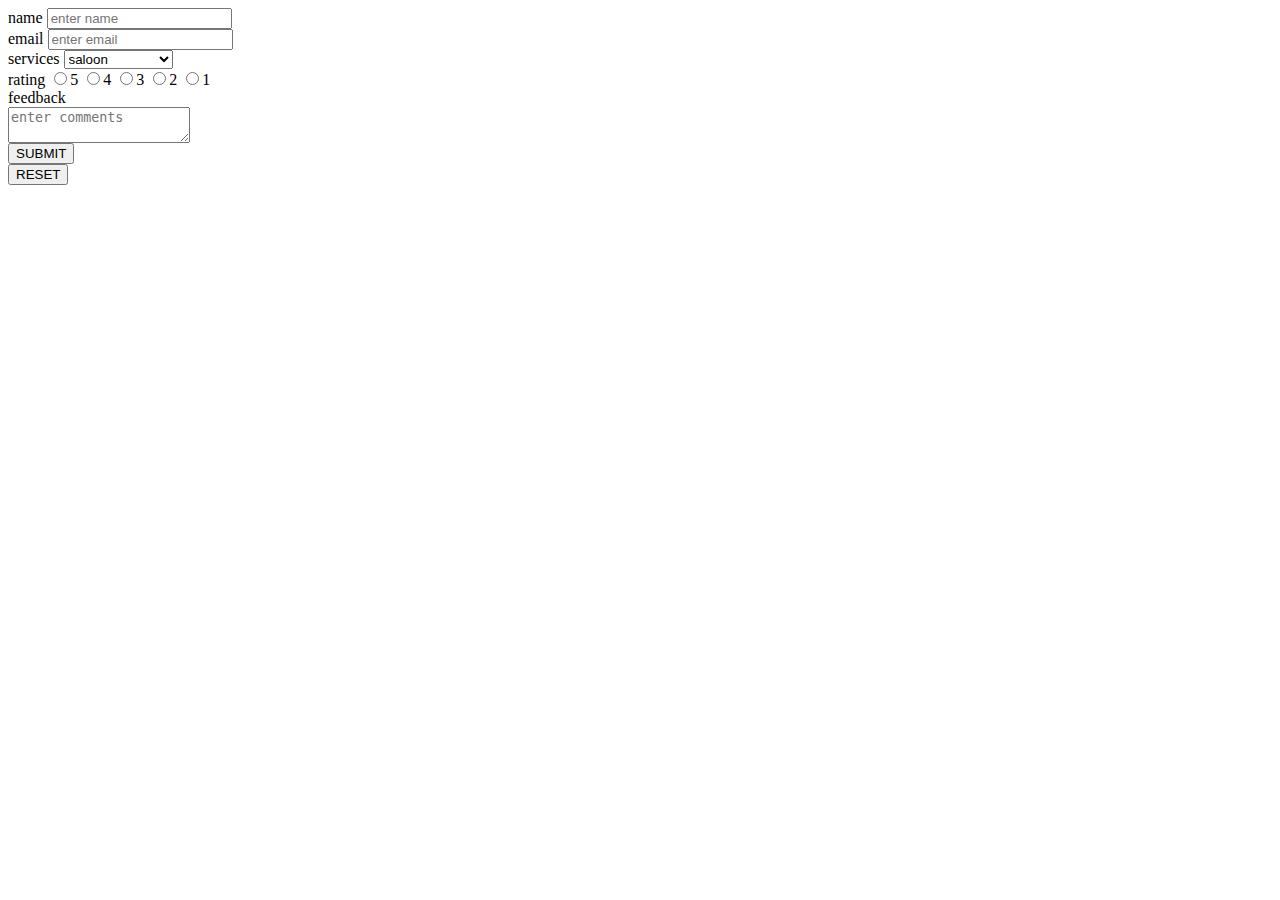
==== index.html @ 905594f3 "html day1" ====
<!-- <html lang="en">
<head>
    <meta charset="UTF-8">
    <meta name="viewport" content="width=device-width, initial-scale=1.0">
    <title>HTML DAY 1</title>
</head>
<body background="[data-uri]">
    <H1>WELCOME TO HTML day 1 </H1>
    <h2> heading</h2>
    <h3>heading</h3>
    <h6>heading</h6>
    <p>Lorem ipsum dolor sit, ame
        Lorem ipsum dolor sit amet. 
        Lorem, ipsum dolor sit amet consectetur adipisicing elit. Suscipit delectus voluptates temporibus sunt deserunt ad, consequatur atque cumque maiores. Consequuntur, possimus dolorum, iure quod, cumque totam reiciendis iste necessitatibus natus libero dolorem asperiores odit voluptatum culpa doloribus incidunt? Sunt assumenda nisi quasi eius placeat quidem illum provident maxime culpa velit! </p>
<p>Lorem ipsum dolor sit amet, <b>consectetur adipisicing elit.</b> Nisi blanditiis <i>laboriosam deserunt </i>similique <strong>est eligendi possimus sed</strong> reprehenderit nihil ,<mark>libero, dolorem </mark>cupiditate. Reprehenderit <u>debitis totam a </u>eligendi, <s>sit consequuntur perspiciatis </s>quo itaque iure dignissimos, <del>officia maxime voluptates</del> laborum non iusto dolore. <br> Molestiae qui ipsa amet cumque minima? Repellat accusamus dolore, odio cum sequi quibusdam est distinctio? Odit sunt, modi tempore reiciendis, natus amet maxime ratione nam iure ducimus voluptate? Error expedita est voluptatem officiis sapiente asperiores fuga odio sit fugiat totam placeat ut distinctio quas quaerat iusto, maiores at esse provident adipisci neque officia architecto omnis doloremque eveniet? Dolore?</p>
<hr>
log<sub>10</sub>10 = 1 <br>
10<sup>2</sup> = 100

<!-- <p>
    <!-- // for use COMMENTS or TO FREEZE ANY CODE USE CTRL + /  to reverse repeat <br> -->
<!-- Lorem ipsum dolor sit amet consectetur adipisicing elit. Tempora magni recusandae, facere eligendi deleniti reiciendis? Corporis sequi totam doloremque beatae debitis ratione deleniti illum praesentium libero tenetur, iure magnam dicta nemo incidunt aspernatur officia facilis, cupiditate ipsa nobis doloribus. Tempora.</p>
<!-- absolute URL for outside sites -->
<!-- <a href="https://www.zenclass.in/class" target="_blank">zenclass</a> --> 
<!-- Relative URL for inside  -->
<!-- <a href="./page2.html" style="color: brown;">NEXT PAGE</a> <br> -->

<!-- FOR IMAGES -->
 <!-- <IMG src="[data-uri]"></
    
    
    IMG>
<A href="https://www.zenclass.in/class" target="_blank"><IMG src="earth.jfif" width="200PX" height="200PX"></IMG></A>
<BR>
<!--  If broken img we can add a comment -->
<!-- <IMG src="earth.jfift" alt="earth"></IMG></A> --> 

<!-- <DIV>
    <!-- Lorem ipsum dolor sit amet consectetur adipisicing elit. Maxime quisquam repellendus in magnam? Quae praesentium, in adipisci cum molestias sint, incidunt modi ipsa maiores perspiciatis nemo saepe animi quaerat eaque. Nisi accusantium provident esse sit excep -->

<!-- </DIV>
<DIV>Lorem ipsum dolor, sit amet consectetur adipisicing elit. Odit sint debitis aliquam, provident libero quisquam sapiente adipisci! Non at magni laudantium, explicabo labore rem illum consectetur reiciendis, incidunt, iusto harum!</DIV>
<HR>
    <SPAN>Lorem ipsum dolor sit amet.</SPAN>
<SPAN>Lorem ipsum dolor sit.</SPAN>

<DIV>LIST OF TOPICS</DIV>
<UL style="list-style:square;">
    <LI>HTML</LI>
    <LI>CSS</LI>
    <LI>JAVA</LI>

</UL>

<DIV>TOPICS COVERED</DIV> -->
<!-- <OL> <LI>HTML</LI>
<LI>CSS</LI>
</OL>

<table > <style>

    table, th, td {

      border:1px solid black;

      border-collapse: collapse;

      text-align: center;

    } -->

<!-- </style>
    <thead>
        <tr>
            <th>name</th>
            <th>email</th>
            <th>mobile</th>
            <th>country</th>
            <th>flag</th>
        </tr>
    </thead>
    <tbody>
        <tr>
            <td>venkat</td>
            <td>venkat13@gmail.com</td>
            <td>987654321</td>
            <td>india</td> -->
            <!-- <td><img src="[data-uri]" width="100px"height="100px"></td>
        </tr>
        <tr>
            <td>venkat</td>
            <td>venkat13@gmail.com</td>
            <td>987654321</td>
            <td>india</td>
            <td><img src="[data-uri]" width="100px"height="100px"></td>
        </tr>

    </tbody>
</table> --> 

<form action="./page2.html">
<div>
    <label for="name">name</label>
    <input type="text"placeholder="enter name" id="name" name="name">
    
</div> 
<div>
    <label for="email">email</label>
    <input type="text"placeholder="enter email" id="email" name="email ID">
    
</div>
<div>
    <label for="services">services</label>
    <select name="services" id="services">
        <option value="House keeping">house keeping</option>
        <option value="car wash">car wash</option>
        <option value="saloon" selected>saloon</option>
    </select>

    <div>
        <label for="rating">rating</label>
        <input type="radio"id="rating5" name="rating" value="rating"><label>5</label>
        <input type="radio"id="rating5" name="rating" value="rating"><label>4</label>
        <input type="radio"id="rating5" name="rating" value="rating"><label>3</label>
        <input type="radio"id="rating5" name="rating" value="rating"><label>2</label>
        <input type="radio"id="rating5" name="rating" value="rating"><label>1</label>
    </div>

    <div><label for="feedback">feedback</label></div>
    <div><textarea name="feedback"placeholder="enter comments" id="feedback"></textarea></div>
    <div>
        <button type="submit">SUBMIT</button>

    </div>
    <DIV><BUTTON type="reset">RESET</BUTTON></DIV>

</form>













</body>


</html>
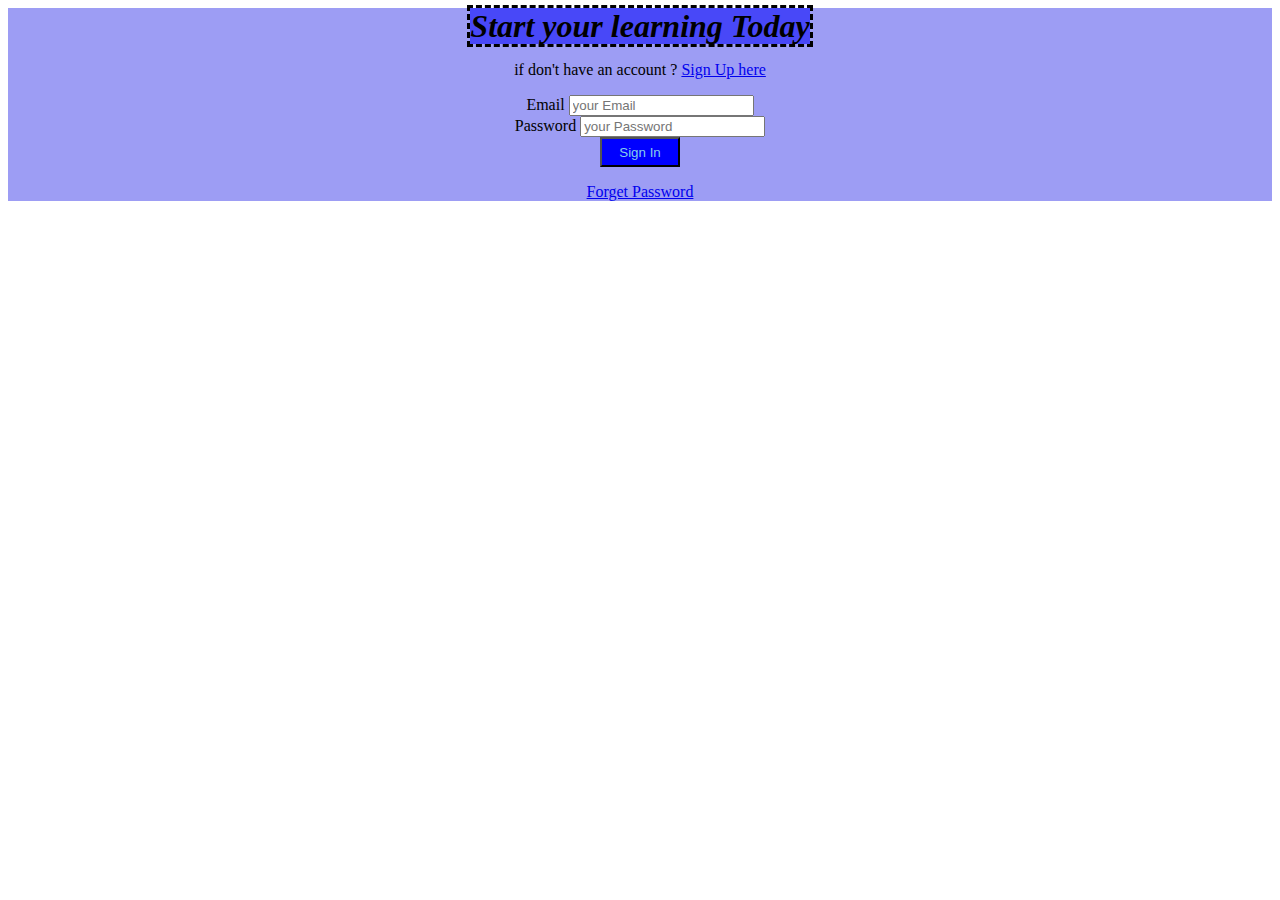
==== commit 389016d5: "html day 2" ====
--- a/index.html
+++ b/index.html
@@ -1,154 +1,90 @@
-<!-- <html lang="en">
+<html lang="en">
 <head>
     <meta charset="UTF-8">
     <meta name="viewport" content="width=device-width, initial-scale=1.0">
-    <title>HTML DAY 1</title>
+    <title>CSS Day 1</title>
+     <style>
+        /* * {
+            background-color: chartreuse;
+        }
+       ol {background-color: chocolate;} 
+        ol li { color: blue;}
+       .selectorClass {
+        background-color:orange !important;
+       }
+       .selectorID {
+        background-color:red;
+       }
+       .heading {
+        display: inline;
+        background-color: pink;
+       } */
+         
+    
+         </style>
+
+   
+     
+    <link rel="stylesheet" href="./index.css">
 </head>
-<body background="[data-uri]">
-    <H1>WELCOME TO HTML day 1 </H1>
-    <h2> heading</h2>
-    <h3>heading</h3>
-    <h6>heading</h6>
-    <p>Lorem ipsum dolor sit, ame
-        Lorem ipsum dolor sit amet. 
-        Lorem, ipsum dolor sit amet consectetur adipisicing elit. Suscipit delectus voluptates temporibus sunt deserunt ad, consequatur atque cumque maiores. Consequuntur, possimus dolorum, iure quod, cumque totam reiciendis iste necessitatibus natus libero dolorem asperiores odit voluptatum culpa doloribus incidunt? Sunt assumenda nisi quasi eius placeat quidem illum provident maxime culpa velit! </p>
-<p>Lorem ipsum dolor sit amet, <b>consectetur adipisicing elit.</b> Nisi blanditiis <i>laboriosam deserunt </i>similique <strong>est eligendi possimus sed</strong> reprehenderit nihil ,<mark>libero, dolorem </mark>cupiditate. Reprehenderit <u>debitis totam a </u>eligendi, <s>sit consequuntur perspiciatis </s>quo itaque iure dignissimos, <del>officia maxime voluptates</del> laborum non iusto dolore. <br> Molestiae qui ipsa amet cumque minima? Repellat accusamus dolore, odio cum sequi quibusdam est distinctio? Odit sunt, modi tempore reiciendis, natus amet maxime ratione nam iure ducimus voluptate? Error expedita est voluptatem officiis sapiente asperiores fuga odio sit fugiat totam placeat ut distinctio quas quaerat iusto, maiores at esse provident adipisci neque officia architecto omnis doloremque eveniet? Dolore?</p>
-<hr>
-log<sub>10</sub>10 = 1 <br>
-10<sup>2</sup> = 100
+<body>
+    <!-- <h1 style = "background-color: aquamarine;color: blue;">CSS - cascaded style sheets</h1>
+    <p>hello</p>
+    <ol>
+    <li>inline CSS</li>
+    <LI>INTERNAL CSS</LI>
+    <li>EXTERNAL CSS</li>
+    </ol>
+ <h2>EXTERNAL CSS</h2>
 
-<!-- <p>
-    <!-- // for use COMMENTS or TO FREEZE ANY CODE USE CTRL + /  to reverse repeat <br> -->
-<!-- Lorem ipsum dolor sit amet consectetur adipisicing elit. Tempora magni recusandae, facere eligendi deleniti reiciendis? Corporis sequi totam doloremque beatae debitis ratione deleniti illum praesentium libero tenetur, iure magnam dicta nemo incidunt aspernatur officia facilis, cupiditate ipsa nobis doloribus. Tempora.</p>
-<!-- absolute URL for outside sites -->
-<!-- <a href="https://www.zenclass.in/class" target="_blank">zenclass</a> --> 
-<!-- Relative URL for inside  -->
-<!-- <a href="./page2.html" style="color: brown;">NEXT PAGE</a> <br> -->
+ <p>CSS selectors , Example for tag name </p>
+ <ol>
+    <li>ID (#)</li>
+    <li>class name (.)</li>
+    <li>tag name </li>
+    <li>universal selector (*)</li>
+ </ol>
+ <p>Example for class </p>
+ <ol class="selectorClass">
+    <li>ID (#)</li>
+    <li>class name (.)</li>
+    <li>tag name </li>
+    <li>universal selector (*)</li>
+ </ol>
+ <p>Example for ID </p>
+ <ol ID="selectorID">
+    <li>ID (#)</li>
+    <li>class name (.)</li>
+    <li>tag name </li>
+    <li>universal selector (*)</li>
+ </ol>
+ <p>If 2 selctors are there means it will always take the strong one. here in order wise  </p>
+ <ol ID="selectorID"; class="selectorClass">
+    <li> 1.ID (#)</li>
+    <li> 2.class name (.)</li>
+    <li> 3.tag name </li>
+    <li> 4.universal selector (*)</li>
+    </ol>
+    ( Universal selector is covers the whole thing/page) <br>
+    ( !important key is used when we need overide the precedence (order wise) above Ex. Both is there but ID is the strong one , if we key !important in class it ill apply the class's style )
+  <br> 
+  
+  <h3 class="heading">welcome</h3>  -->
 
-<!-- FOR IMAGES -->
- <!-- <IMG src="[data-uri]"></
-    
-    
-    IMG>
-<A href="https://www.zenclass.in/class" target="_blank"><IMG src="earth.jfif" width="200PX" height="200PX"></IMG></A>
-<BR>
-<!--  If broken img we can add a comment -->
-<!-- <IMG src="earth.jfift" alt="earth"></IMG></A> --> 
+  <div class="wrapper" align = "center">
+   
+ <h1> Start your learning Today</h1>
+ <p>if don't have an account ?  <a href="./next.html">Sign Up here</a> </p>
 
-<!-- <DIV>
-    <!-- Lorem ipsum dolor sit amet consectetur adipisicing elit. Maxime quisquam repellendus in magnam? Quae praesentium, in adipisci cum molestias sint, incidunt modi ipsa maiores perspiciatis nemo saepe animi quaerat eaque. Nisi accusantium provident esse sit excep -->
-
-<!-- </DIV>
-<DIV>Lorem ipsum dolor, sit amet consectetur adipisicing elit. Odit sint debitis aliquam, provident libero quisquam sapiente adipisci! Non at magni laudantium, explicabo labore rem illum consectetur reiciendis, incidunt, iusto harum!</DIV>
-<HR>
-    <SPAN>Lorem ipsum dolor sit amet.</SPAN>
-<SPAN>Lorem ipsum dolor sit.</SPAN>
-
-<DIV>LIST OF TOPICS</DIV>
-<UL style="list-style:square;">
-    <LI>HTML</LI>
-    <LI>CSS</LI>
-    <LI>JAVA</LI>
-
-</UL>
-
-<DIV>TOPICS COVERED</DIV> -->
-<!-- <OL> <LI>HTML</LI>
-<LI>CSS</LI>
-</OL>
-
-<table > <style>
-
-    table, th, td {
-
-      border:1px solid black;
-
-      border-collapse: collapse;
-
-      text-align: center;
-
-    } -->
-
-<!-- </style>
-    <thead>
-        <tr>
-            <th>name</th>
-            <th>email</th>
-            <th>mobile</th>
-            <th>country</th>
-            <th>flag</th>
-        </tr>
-    </thead>
-    <tbody>
-        <tr>
-            <td>venkat</td>
-            <td>venkat13@gmail.com</td>
-            <td>987654321</td>
-            <td>india</td> -->
-            <!-- <td><img src="[data-uri]" width="100px"height="100px"></td>
-        </tr>
-        <tr>
-            <td>venkat</td>
-            <td>venkat13@gmail.com</td>
-            <td>987654321</td>
-            <td>india</td>
-            <td><img src="[data-uri]" width="100px"height="100px"></td>
-        </tr>
-
-    </tbody>
-</table> --> 
-
-<form action="./page2.html">
-<div>
-    <label for="name">name</label>
-    <input type="text"placeholder="enter name" id="name" name="name">
-    
-</div> 
-<div>
-    <label for="email">email</label>
-    <input type="text"placeholder="enter email" id="email" name="email ID">
-    
+   <form >
+      <label>Email</label>
+      <input type="text" placeholder = "your Email"> <br>
+      <label>Password</label>
+      <input type="text" placeholder = "your Password"> <br>
+      <button>Sign In</button> <br>
+      <p><a href="./next.html">Forget Password</a></p>
+      
+   </form>
 </div>
-<div>
-    <label for="services">services</label>
-    <select name="services" id="services">
-        <option value="House keeping">house keeping</option>
-        <option value="car wash">car wash</option>
-        <option value="saloon" selected>saloon</option>
-    </select>
-
-    <div>
-        <label for="rating">rating</label>
-        <input type="radio"id="rating5" name="rating" value="rating"><label>5</label>
-        <input type="radio"id="rating5" name="rating" value="rating"><label>4</label>
-        <input type="radio"id="rating5" name="rating" value="rating"><label>3</label>
-        <input type="radio"id="rating5" name="rating" value="rating"><label>2</label>
-        <input type="radio"id="rating5" name="rating" value="rating"><label>1</label>
-    </div>
-
-    <div><label for="feedback">feedback</label></div>
-    <div><textarea name="feedback"placeholder="enter comments" id="feedback"></textarea></div>
-    <div>
-        <button type="submit">SUBMIT</button>
-
-    </div>
-    <DIV><BUTTON type="reset">RESET</BUTTON></DIV>
-
-</form>
-
-
-
-
-
-
-
-
-
-
-
-
-
 </body>
-
-
 </html>--- a/index.css
+++ b/index.css
@@ -0,0 +1,29 @@
+h2 {
+    border: 2px solid blue
+}
+
+.wrapper {
+    background-color: rgb(157, 157, 244);
+    
+}
+.wrapper h1 {
+    background-color: rgb(72, 72, 248);
+    display: inline;
+    font-style: italic;
+    outline-style: dashed;
+}
+button {
+    color: skyblue;   
+    width: 80px; 
+    height: 30px;
+    background-color: blue;
+}
+a:active {
+    color: red !important;
+}
+a:visited {
+    color: chocolate;
+}
+a:hover {
+    color: orange;
+}
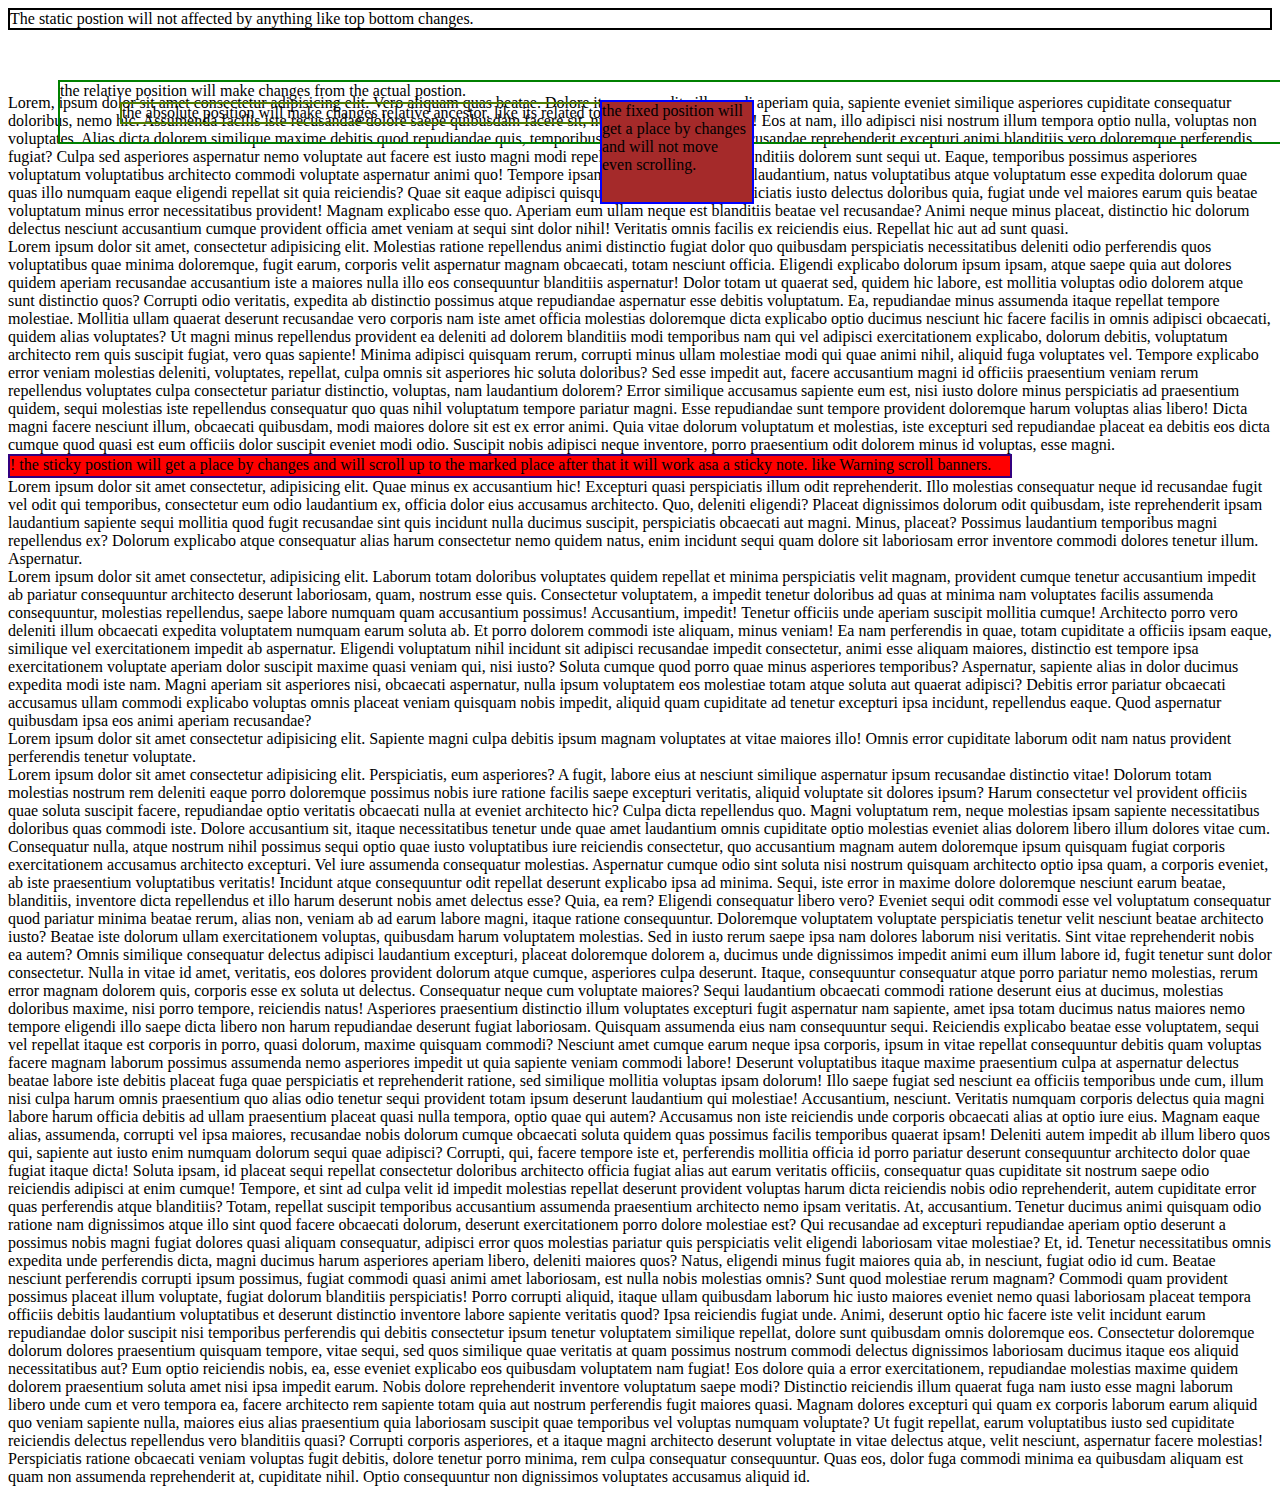
==== commit 9e86d4a4: "CSS DAY 1" ====
--- a/index.html
+++ b/index.html
@@ -3,88 +3,54 @@
     <meta charset="UTF-8">
     <meta name="viewport" content="width=device-width, initial-scale=1.0">
     <title>CSS Day 1</title>
-     <style>
-        /* * {
-            background-color: chartreuse;
-        }
-       ol {background-color: chocolate;} 
-        ol li { color: blue;}
-       .selectorClass {
-        background-color:orange !important;
-       }
-       .selectorID {
-        background-color:red;
-       }
-       .heading {
-        display: inline;
-        background-color: pink;
-       } */
-         
-    
-         </style>
-
-   
-     
     <link rel="stylesheet" href="./index.css">
 </head>
 <body>
-    <!-- <h1 style = "background-color: aquamarine;color: blue;">CSS - cascaded style sheets</h1>
-    <p>hello</p>
-    <ol>
-    <li>inline CSS</li>
-    <LI>INTERNAL CSS</LI>
-    <li>EXTERNAL CSS</li>
-    </ol>
- <h2>EXTERNAL CSS</h2>
+    <!-- <div>
+        <p class="box">Lorem ipsum dolor sit amet consectetur, adipisicing elit. Qui facilis quis odio velit consequuntur error consectetur illum natus sit earum consequatur obcaecati modi laudantium, ab numquam? Non, assumenda maxime fuga tenetur eius quas corporis. Officia, non laudantium at architecto sapiente quas ducimus! Adipisci, enim laborum vitae in nesciunt accusantium quaerat.</p>
+    </div>
+    <div class="parent">
+       <div class="child" style="flex-grow: 2;">
+        1
+       </div>
+       <div class="child" style="flex-grow: 2;">
+        2
+       </div>
+       <div class="child" style="flex-grow: 3 ;">
+        3
+       </div>
+       <div class="child" style="flex-grow: 2;">
+        4
+       </div>
+       <div class="child" style="flex-grow: 2;">
+        5
+       </div>
+        
+    </div> -->
 
- <p>CSS selectors , Example for tag name </p>
- <ol>
-    <li>ID (#)</li>
-    <li>class name (.)</li>
-    <li>tag name </li>
-    <li>universal selector (*)</li>
- </ol>
- <p>Example for class </p>
- <ol class="selectorClass">
-    <li>ID (#)</li>
-    <li>class name (.)</li>
-    <li>tag name </li>
-    <li>universal selector (*)</li>
- </ol>
- <p>Example for ID </p>
- <ol ID="selectorID">
-    <li>ID (#)</li>
-    <li>class name (.)</li>
-    <li>tag name </li>
-    <li>universal selector (*)</li>
- </ol>
- <p>If 2 selctors are there means it will always take the strong one. here in order wise  </p>
- <ol ID="selectorID"; class="selectorClass">
-    <li> 1.ID (#)</li>
-    <li> 2.class name (.)</li>
-    <li> 3.tag name </li>
-    <li> 4.universal selector (*)</li>
-    </ol>
-    ( Universal selector is covers the whole thing/page) <br>
-    ( !important key is used when we need overide the precedence (order wise) above Ex. Both is there but ID is the strong one , if we key !important in class it ill apply the class's style )
-  <br> 
-  
-  <h3 class="heading">welcome</h3>  -->
+   <div class="static">
+ The static postion will not affected by anything like top bottom changes.
+   </div>
+   <div class="relative">
+    the relative position will make changes from the actual postion.
+       <div class="absolute">
+           the absolute position will make changes relative ancestor. like its related to the relative position.
+       </div>
+   </div>
+   
+   <div class="fixed">
+    the fixed position will get a place by changes and will not move even scrolling.
+   </div>
+   <div>
+    Lorem, ipsum dolor sit amet consectetur adipisicing elit. Vero aliquam quas beatae. Dolore itaque expedita illo modi aperiam quia, sapiente eveniet similique asperiores cupiditate consequatur doloribus, nemo hic. Assumenda facilis iste recusandae dolore saepe quibusdam facere sit, nulla voluptatum suscipit! Eos at nam, illo adipisci nisi nostrum illum tempora optio nulla, voluptas non voluptates. Alias dicta dolorem similique maxime debitis quod repudiandae quis, temporibus voluptatum, officiis recusandae reprehenderit excepturi animi blanditiis vero doloremque perferendis fugiat? Culpa sed asperiores aspernatur nemo voluptate aut facere est iusto magni modi repellat enim tempore et, blanditiis dolorem sunt sequi ut. Eaque, temporibus possimus asperiores voluptatum voluptatibus architecto commodi voluptate aspernatur animi quo! Tempore ipsam laborum minus itaque laudantium, natus voluptatibus atque voluptatum esse expedita dolorum quae quas illo numquam eaque eligendi repellat sit quia reiciendis? Quae sit eaque adipisci quisquam quaerat ipsam perspiciatis iusto delectus doloribus quia, fugiat unde vel maiores earum quis beatae voluptatum minus error necessitatibus provident! Magnam explicabo esse quo. Aperiam eum ullam neque est blanditiis beatae vel recusandae? Animi neque minus placeat, distinctio hic dolorum delectus nesciunt accusantium cumque provident officia amet veniam at sequi sint dolor nihil! Veritatis omnis facilis ex reiciendis eius. Repellat hic aut ad sunt quasi.
+   </div>
+   <div>Lorem ipsum dolor sit amet, consectetur adipisicing elit. Molestias ratione repellendus animi distinctio fugiat dolor quo quibusdam perspiciatis necessitatibus deleniti odio perferendis quos voluptatibus quae minima doloremque, fugit earum, corporis velit aspernatur magnam obcaecati, totam nesciunt officia. Eligendi explicabo dolorum ipsum ipsam, atque saepe quia aut dolores quidem aperiam recusandae accusantium iste a maiores nulla illo eos consequuntur blanditiis aspernatur! Dolor totam ut quaerat sed, quidem hic labore, est mollitia voluptas odio dolorem atque sunt distinctio quos? Corrupti odio veritatis, expedita ab distinctio possimus atque repudiandae aspernatur esse debitis voluptatum. Ea, repudiandae minus assumenda itaque repellat tempore molestiae. Mollitia ullam quaerat deserunt recusandae vero corporis nam iste amet officia molestias doloremque dicta explicabo optio ducimus nesciunt hic facere facilis in omnis adipisci obcaecati, quidem alias voluptates? Ut magni minus repellendus provident ea deleniti ad dolorem blanditiis modi temporibus nam qui vel adipisci exercitationem explicabo, dolorum debitis, voluptatum architecto rem quis suscipit fugiat, vero quas sapiente! Minima adipisci quisquam rerum, corrupti minus ullam molestiae modi qui quae animi nihil, aliquid fuga voluptates vel. Tempore explicabo error veniam molestias deleniti, voluptates, repellat, culpa omnis sit asperiores hic soluta doloribus? Sed esse impedit aut, facere accusantium magni id officiis praesentium veniam rerum repellendus voluptates culpa consectetur pariatur distinctio, voluptas, nam laudantium dolorem? Error similique accusamus sapiente eum est, nisi iusto dolore minus perspiciatis ad praesentium quidem, sequi molestias iste repellendus consequatur quo quas nihil voluptatum tempore pariatur magni. Esse repudiandae sunt tempore provident doloremque harum voluptas alias libero! Dicta magni facere nesciunt illum, obcaecati quibusdam, modi maiores dolore sit est ex error animi. Quia vitae dolorum voluptatum et molestias, iste excepturi sed repudiandae placeat ea debitis eos dicta cumque quod quasi est eum officiis dolor suscipit eveniet modi odio. Suscipit nobis adipisci neque inventore, porro praesentium odit dolorem minus id voluptas, esse magni.</div>
+   <div class="sticky">
+     ! the sticky postion will get a place by changes and will scroll up to the marked place after that it will work asa a sticky note. like Warning scroll banners.
+   </div>
+   <div>Lorem ipsum dolor sit amet consectetur, adipisicing elit. Quae minus ex accusantium hic! Excepturi quasi perspiciatis illum odit reprehenderit. Illo molestias consequatur neque id recusandae fugit vel odit qui temporibus, consectetur eum odio laudantium ex, officia dolor eius accusamus architecto. Quo, deleniti eligendi? Placeat dignissimos dolorum odit quibusdam, iste reprehenderit ipsam laudantium sapiente sequi mollitia quod fugit recusandae sint quis incidunt nulla ducimus suscipit, perspiciatis obcaecati aut magni. Minus, placeat? Possimus laudantium temporibus magni repellendus ex? Dolorum explicabo atque consequatur alias harum consectetur nemo quidem natus, enim incidunt sequi quam dolore sit laboriosam error inventore commodi dolores tenetur illum. Aspernatur.</div>
+   <div>Lorem ipsum dolor sit amet consectetur, adipisicing elit. Laborum totam doloribus voluptates quidem repellat et minima perspiciatis velit magnam, provident cumque tenetur accusantium impedit ab pariatur consequuntur architecto deserunt laboriosam, quam, nostrum esse quis. Consectetur voluptatem, a impedit tenetur doloribus ad quas at minima nam voluptates facilis assumenda consequuntur, molestias repellendus, saepe labore numquam quam accusantium possimus! Accusantium, impedit! Tenetur officiis unde aperiam suscipit mollitia cumque! Architecto porro vero deleniti illum obcaecati expedita voluptatem numquam earum soluta ab. Et porro dolorem commodi iste aliquam, minus veniam! Ea nam perferendis in quae, totam cupiditate a officiis ipsam eaque, similique vel exercitationem impedit ab aspernatur. Eligendi voluptatum nihil incidunt sit adipisci recusandae impedit consectetur, animi esse aliquam maiores, distinctio est tempore ipsa exercitationem voluptate aperiam dolor suscipit maxime quasi veniam qui, nisi iusto? Soluta cumque quod porro quae minus asperiores temporibus? Aspernatur, sapiente alias in dolor ducimus expedita modi iste nam. Magni aperiam sit asperiores nisi, obcaecati aspernatur, nulla ipsum voluptatem eos molestiae totam atque soluta aut quaerat adipisci? Debitis error pariatur obcaecati accusamus ullam commodi explicabo voluptas omnis placeat veniam quisquam nobis impedit, aliquid quam cupiditate ad tenetur excepturi ipsa incidunt, repellendus eaque. Quod aspernatur quibusdam ipsa eos animi aperiam recusandae?</div>
+   <div>Lorem ipsum dolor sit amet consectetur adipisicing elit. Sapiente magni culpa debitis ipsum magnam voluptates at vitae maiores illo! Omnis error cupiditate laborum odit nam natus provident perferendis tenetur voluptate.</div>
+<div>Lorem ipsum dolor sit amet consectetur adipisicing elit. Perspiciatis, eum asperiores? A fugit, labore eius at nesciunt similique aspernatur ipsum recusandae distinctio vitae! Dolorum totam molestias nostrum rem deleniti eaque porro doloremque possimus nobis iure ratione facilis saepe excepturi veritatis, aliquid voluptate sit dolores ipsum? Harum consectetur vel provident officiis quae soluta suscipit facere, repudiandae optio veritatis obcaecati nulla at eveniet architecto hic? Culpa dicta repellendus quo. Magni voluptatum rem, neque molestias ipsam sapiente necessitatibus doloribus quas commodi iste. Dolore accusantium sit, itaque necessitatibus tenetur unde quae amet laudantium omnis cupiditate optio molestias eveniet alias dolorem libero illum dolores vitae cum. Consequatur nulla, atque nostrum nihil possimus sequi optio quae iusto voluptatibus iure reiciendis consectetur, quo accusantium magnam autem doloremque ipsum quisquam fugiat corporis exercitationem accusamus architecto excepturi. Vel iure assumenda consequatur molestias. Aspernatur cumque odio sint soluta nisi nostrum quisquam architecto optio ipsa quam, a corporis eveniet, ab iste praesentium voluptatibus veritatis! Incidunt atque consequuntur odit repellat deserunt explicabo ipsa ad minima. Sequi, iste error in maxime dolore doloremque nesciunt earum beatae, blanditiis, inventore dicta repellendus et illo harum deserunt nobis amet delectus esse? Quia, ea rem? Eligendi consequatur libero vero? Eveniet sequi odit commodi esse vel voluptatum consequatur quod pariatur minima beatae rerum, alias non, veniam ab ad earum labore magni, itaque ratione consequuntur. Doloremque voluptatem voluptate perspiciatis tenetur velit nesciunt beatae architecto iusto? Beatae iste dolorum ullam exercitationem voluptas, quibusdam harum voluptatem molestias. Sed in iusto rerum saepe ipsa nam dolores laborum nisi veritatis. Sint vitae reprehenderit nobis ea autem? Omnis similique consequatur delectus adipisci laudantium excepturi, placeat doloremque dolorem a, ducimus unde dignissimos impedit animi eum illum labore id, fugit tenetur sunt dolor consectetur. Nulla in vitae id amet, veritatis, eos dolores provident dolorum atque cumque, asperiores culpa deserunt. Itaque, consequuntur consequatur atque porro pariatur nemo molestias, rerum error magnam dolorem quis, corporis esse ex soluta ut delectus. Consequatur neque cum voluptate maiores? Sequi laudantium obcaecati commodi ratione deserunt eius at ducimus, molestias doloribus maxime, nisi porro tempore, reiciendis natus! Asperiores praesentium distinctio illum voluptates excepturi fugit aspernatur nam sapiente, amet ipsa totam ducimus natus maiores nemo tempore eligendi illo saepe dicta libero non harum repudiandae deserunt fugiat laboriosam. Quisquam assumenda eius nam consequuntur sequi. Reiciendis explicabo beatae esse voluptatem, sequi vel repellat itaque est corporis in porro, quasi dolorum, maxime quisquam commodi? Nesciunt amet cumque earum neque ipsa corporis, ipsum in vitae repellat consequuntur debitis quam voluptas facere magnam laborum possimus assumenda nemo asperiores impedit ut quia sapiente veniam commodi labore! Deserunt voluptatibus itaque maxime praesentium culpa at aspernatur delectus beatae labore iste debitis placeat fuga quae perspiciatis et reprehenderit ratione, sed similique mollitia voluptas ipsam dolorum! Illo saepe fugiat sed nesciunt ea officiis temporibus unde cum, illum nisi culpa harum omnis praesentium quo alias odio tenetur sequi provident totam ipsum deserunt laudantium qui molestiae! Accusantium, nesciunt. Veritatis numquam corporis delectus quia magni labore harum officia debitis ad ullam praesentium placeat quasi nulla tempora, optio quae qui autem? Accusamus non iste reiciendis unde corporis obcaecati alias at optio iure eius. Magnam eaque alias, assumenda, corrupti vel ipsa maiores, recusandae nobis dolorum cumque obcaecati soluta quidem quas possimus facilis temporibus quaerat ipsam! Deleniti autem impedit ab illum libero quos qui, sapiente aut iusto enim numquam dolorum sequi quae adipisci? Corrupti, qui, facere tempore iste et, perferendis mollitia officia id porro pariatur deserunt consequuntur architecto dolor quae fugiat itaque dicta! Soluta ipsam, id placeat sequi repellat consectetur doloribus architecto officia fugiat alias aut earum veritatis officiis, consequatur quas cupiditate sit nostrum saepe odio reiciendis adipisci at enim cumque! Tempore, et sint ad culpa velit id impedit molestias repellat deserunt provident voluptas harum dicta reiciendis nobis odio reprehenderit, autem cupiditate error quas perferendis atque blanditiis? Totam, repellat suscipit temporibus accusantium assumenda praesentium architecto nemo ipsam veritatis. At, accusantium. Tenetur ducimus animi quisquam odio ratione nam dignissimos atque illo sint quod facere obcaecati dolorum, deserunt exercitationem porro dolore molestiae est? Qui recusandae ad excepturi repudiandae aperiam optio deserunt a possimus nobis magni fugiat dolores quasi aliquam consequatur, adipisci error quos molestias pariatur quis perspiciatis velit eligendi laboriosam vitae molestiae? Et, id. Tenetur necessitatibus omnis expedita unde perferendis dicta, magni ducimus harum asperiores aperiam libero, deleniti maiores quos? Natus, eligendi minus fugit maiores quia ab, in nesciunt, fugiat odio id cum. Beatae nesciunt perferendis corrupti ipsum possimus, fugiat commodi quasi animi amet laboriosam, est nulla nobis molestias omnis? Sunt quod molestiae rerum magnam? Commodi quam provident possimus placeat illum voluptate, fugiat dolorum blanditiis perspiciatis! Porro corrupti aliquid, itaque ullam quibusdam laborum hic iusto maiores eveniet nemo quasi laboriosam placeat tempora officiis debitis laudantium voluptatibus et deserunt distinctio inventore labore sapiente veritatis quod? Ipsa reiciendis fugiat unde. Animi, deserunt optio hic facere iste velit incidunt earum repudiandae dolor suscipit nisi temporibus perferendis qui debitis consectetur ipsum tenetur voluptatem similique repellat, dolore sunt quibusdam omnis doloremque eos. Consectetur doloremque dolorum dolores praesentium quisquam tempore, vitae sequi, sed quos similique quae veritatis at quam possimus nostrum commodi delectus dignissimos laboriosam ducimus itaque eos aliquid necessitatibus aut? Eum optio reiciendis nobis, ea, esse eveniet explicabo eos quibusdam voluptatem nam fugiat! Eos dolore quia a error exercitationem, repudiandae molestias maxime quidem dolorem praesentium soluta amet nisi ipsa impedit earum. Nobis dolore reprehenderit inventore voluptatum saepe modi? Distinctio reiciendis illum quaerat fuga nam iusto esse magni laborum libero unde cum et vero tempora ea, facere architecto rem sapiente totam quia aut nostrum perferendis fugit maiores quasi. Magnam dolores excepturi qui quam ex corporis laborum earum aliquid quo veniam sapiente nulla, maiores eius alias praesentium quia laboriosam suscipit quae temporibus vel voluptas numquam voluptate? Ut fugit repellat, earum voluptatibus iusto sed cupiditate reiciendis delectus repellendus vero blanditiis quasi? Corrupti corporis asperiores, et a itaque magni architecto deserunt voluptate in vitae delectus atque, velit nesciunt, aspernatur facere molestias! Perspiciatis ratione obcaecati veniam voluptas fugit debitis, dolore tenetur porro minima, rem culpa consequatur consequuntur. Quas eos, dolor fuga commodi minima ea quibusdam aliquam est quam non assumenda reprehenderit at, cupiditate nihil. Optio consequuntur non dignissimos voluptates accusamus aliquid id.</div></body>
 
-  <div class="wrapper" align = "center">
-   
- <h1> Start your learning Today</h1>
- <p>if don't have an account ?  <a href="./next.html">Sign Up here</a> </p>
-
-   <form >
-      <label>Email</label>
-      <input type="text" placeholder = "your Email"> <br>
-      <label>Password</label>
-      <input type="text" placeholder = "your Password"> <br>
-      <button>Sign In</button> <br>
-      <p><a href="./next.html">Forget Password</a></p>
-      
-   </form>
-</div>
-</body>
 </html>--- a/index.css
+++ b/index.css
@@ -1,29 +1,70 @@
-h2 {
-    border: 2px solid blue
+.box{
+    margin: 50px;
+    border: 10px solid black;
+    padding: 50px;
+    background-color: blueviolet;
+}
+.parent{
+    background-color: brown;
+   display: flex;
+   height: 600px;
+   flex-wrap: wrap;
+   /* justify-content: space-evenly; */
+   justify-content: center; 
+   /* / for side by side  */
+   align-items: center; 
+   /* / for up and down */
 }
 
-.wrapper {
-    background-color: rgb(157, 157, 244);
+.child{
+    /* display: inline-block;
+    margin: 5px 30px 5px 30px; */
+    border: 1px solid black;
+    background-color: blueviolet;
+    text-align: center;
+   
+    width: 50px;
+    height: 50px;
+    display: flex;justify-content: center; 
+    align-items: center;
     
 }
-.wrapper h1 {
-    background-color: rgb(72, 72, 248);
-    display: inline;
-    font-style: italic;
-    outline-style: dashed;
+.static {
+    position: static;
+    top: 100px;
+    left: 50px;
+    border: 2px solid black;
 }
-button {
-    color: skyblue;   
-    width: 80px; 
-    height: 30px;
-    background-color: blue;
+.relative {
+    position: relative;
+    top: 50px;
+    left: 50px;
+    border: 2px solid green;
+    height: 60px;
 }
-a:active {
-    color: red !important;
+.absolute {
+    position: absolute;
+    top: 20px;
+    left: 60px;
+    border: 2px solid rgb(81, 128, 0);
+  
 }
-a:visited {
-    color: chocolate;
+.fixed {
+    position: fixed;
+    top: 100px;
+    left: 600px;
+    border: 2px solid blue;
+    background-color: brown;
+    height: 100px;
+    width: 150px;
 }
-a:hover {
-    color: orange;
-}
+.sticky {
+    position: sticky;
+    top: 20px;
+   height: 20px;
+   width: 1000px;
+   background-color: red;
+    border: 2px solid rgb(51, 0, 128);
+    top: 20px;
+    /* / the marked point here  */
+}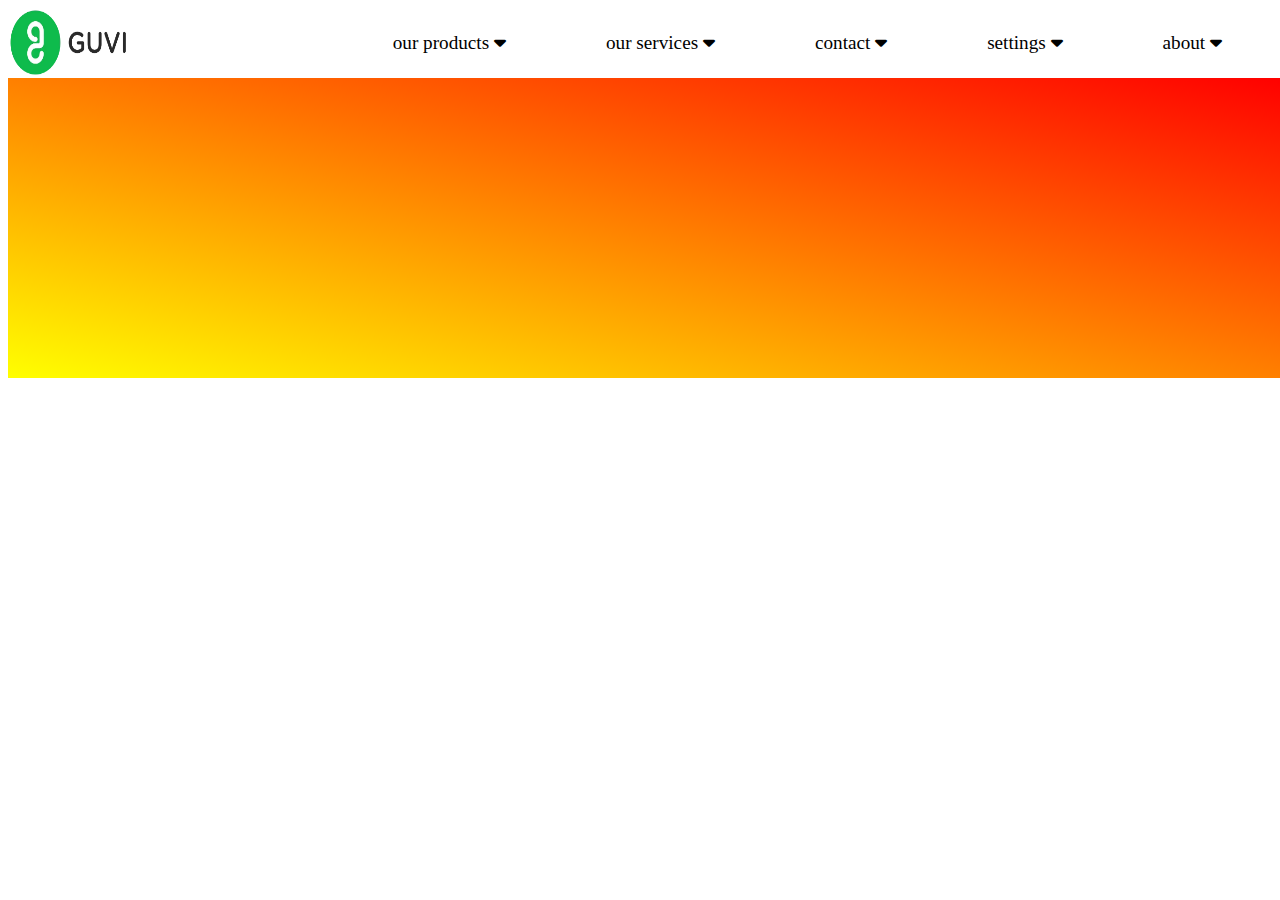
==== commit 4a0c00cf: "CSS DAY 2" ====
--- a/index.html
+++ b/index.html
@@ -1,56 +1,42 @@
 <html lang="en">
 <head>
     <meta charset="UTF-8">
-    <meta name="viewport" content="width=device-width, initial-scale=1.0">
-    <title>CSS Day 1</title>
+    <meta name="viewport" content="width=link, initial-scale=1.0">
+    <title>CSS Day 2</title>
     <link rel="stylesheet" href="./index.css">
+     <link rel="stylesheet" href="https://cdnjs.cloudflare.com/ajax/libs/font-awesome/6.5.2/css/all.min.css">
 </head>
 <body>
-    <!-- <div>
-        <p class="box">Lorem ipsum dolor sit amet consectetur, adipisicing elit. Qui facilis quis odio velit consequuntur error consectetur illum natus sit earum consequatur obcaecati modi laudantium, ab numquam? Non, assumenda maxime fuga tenetur eius quas corporis. Officia, non laudantium at architecto sapiente quas ducimus! Adipisci, enim laborum vitae in nesciunt accusantium quaerat.</p>
+     <!-- <div class="wrapper">
+        <h1>welcome</h1>
+        <h2>everyone</h2>
     </div>
-    <div class="parent">
-       <div class="child" style="flex-grow: 2;">
-        1
-       </div>
-       <div class="child" style="flex-grow: 2;">
-        2
-       </div>
-       <div class="child" style="flex-grow: 3 ;">
-        3
-       </div>
-       <div class="child" style="flex-grow: 2;">
-        4
-       </div>
-       <div class="child" style="flex-grow: 2;">
-        5
-       </div>
+    <div class="content">
+        <p>Lorem, ipsum dolor sit amet consectetur adipisicing elit. Cum, fugiat earum similique blanditiis perspiciatis a molestiae saepe illum delectus repellendus, illo reiciendis tempora, in laboriosam. Exercitationem voluptatum aspernatur corporis officia recusandae, aliquam quae corrupti ipsum vitae aut sunt illum eligendi id, ad dicta similique magni! Quasi eius numquam consequatur assumenda magni rem tenetur eum nulla error laboriosam, animi est ullam corporis reiciendis a odit culpa voluptas debitis, vel at blanditiis vitae. Repellendus, soluta iste officiis debitis ab et consequuntur beatae illum fugiat reiciendis velit, hic consequatur quod modi ducimus. Neque laborum nihil dolorem quas aut praesentium in voluptate est eaque.</p>
+    </div>  -->
+ <nav class="nav-container">
+    <div class="nav-logo">
+        <img src="./GUVI.webp" height="70px" width="120px">
+        </div> 
+        <div class="button"><button ><i class="fa-solid fa-list"></i> </button></div>
+    <div class="nav-item">
         
-    </div> -->
+            <div class="dropdown" >our products <i class="fa-solid fa-caret-down"></i>
+               <div class="dropd"> <div >product 1</div>
+                <div >product 2</div>
+                <div>product 3</div>
+                <div >product 4</div></div>
+            </div>
+            <div >our services <i class="fa-solid fa-caret-down"></i></div>
+            <div >contact <i class="fa-solid fa-caret-down"></i></div>
+            <div >settings <i class="fa-solid fa-caret-down"></i></div>
+            <div>about <i class="fa-solid fa-caret-down"></i></div>
+    
+        </div> 
+</nav> 
+<div class="slider">
 
-   <div class="static">
- The static postion will not affected by anything like top bottom changes.
-   </div>
-   <div class="relative">
-    the relative position will make changes from the actual postion.
-       <div class="absolute">
-           the absolute position will make changes relative ancestor. like its related to the relative position.
-       </div>
-   </div>
-   
-   <div class="fixed">
-    the fixed position will get a place by changes and will not move even scrolling.
-   </div>
-   <div>
-    Lorem, ipsum dolor sit amet consectetur adipisicing elit. Vero aliquam quas beatae. Dolore itaque expedita illo modi aperiam quia, sapiente eveniet similique asperiores cupiditate consequatur doloribus, nemo hic. Assumenda facilis iste recusandae dolore saepe quibusdam facere sit, nulla voluptatum suscipit! Eos at nam, illo adipisci nisi nostrum illum tempora optio nulla, voluptas non voluptates. Alias dicta dolorem similique maxime debitis quod repudiandae quis, temporibus voluptatum, officiis recusandae reprehenderit excepturi animi blanditiis vero doloremque perferendis fugiat? Culpa sed asperiores aspernatur nemo voluptate aut facere est iusto magni modi repellat enim tempore et, blanditiis dolorem sunt sequi ut. Eaque, temporibus possimus asperiores voluptatum voluptatibus architecto commodi voluptate aspernatur animi quo! Tempore ipsam laborum minus itaque laudantium, natus voluptatibus atque voluptatum esse expedita dolorum quae quas illo numquam eaque eligendi repellat sit quia reiciendis? Quae sit eaque adipisci quisquam quaerat ipsam perspiciatis iusto delectus doloribus quia, fugiat unde vel maiores earum quis beatae voluptatum minus error necessitatibus provident! Magnam explicabo esse quo. Aperiam eum ullam neque est blanditiis beatae vel recusandae? Animi neque minus placeat, distinctio hic dolorum delectus nesciunt accusantium cumque provident officia amet veniam at sequi sint dolor nihil! Veritatis omnis facilis ex reiciendis eius. Repellat hic aut ad sunt quasi.
-   </div>
-   <div>Lorem ipsum dolor sit amet, consectetur adipisicing elit. Molestias ratione repellendus animi distinctio fugiat dolor quo quibusdam perspiciatis necessitatibus deleniti odio perferendis quos voluptatibus quae minima doloremque, fugit earum, corporis velit aspernatur magnam obcaecati, totam nesciunt officia. Eligendi explicabo dolorum ipsum ipsam, atque saepe quia aut dolores quidem aperiam recusandae accusantium iste a maiores nulla illo eos consequuntur blanditiis aspernatur! Dolor totam ut quaerat sed, quidem hic labore, est mollitia voluptas odio dolorem atque sunt distinctio quos? Corrupti odio veritatis, expedita ab distinctio possimus atque repudiandae aspernatur esse debitis voluptatum. Ea, repudiandae minus assumenda itaque repellat tempore molestiae. Mollitia ullam quaerat deserunt recusandae vero corporis nam iste amet officia molestias doloremque dicta explicabo optio ducimus nesciunt hic facere facilis in omnis adipisci obcaecati, quidem alias voluptates? Ut magni minus repellendus provident ea deleniti ad dolorem blanditiis modi temporibus nam qui vel adipisci exercitationem explicabo, dolorum debitis, voluptatum architecto rem quis suscipit fugiat, vero quas sapiente! Minima adipisci quisquam rerum, corrupti minus ullam molestiae modi qui quae animi nihil, aliquid fuga voluptates vel. Tempore explicabo error veniam molestias deleniti, voluptates, repellat, culpa omnis sit asperiores hic soluta doloribus? Sed esse impedit aut, facere accusantium magni id officiis praesentium veniam rerum repellendus voluptates culpa consectetur pariatur distinctio, voluptas, nam laudantium dolorem? Error similique accusamus sapiente eum est, nisi iusto dolore minus perspiciatis ad praesentium quidem, sequi molestias iste repellendus consequatur quo quas nihil voluptatum tempore pariatur magni. Esse repudiandae sunt tempore provident doloremque harum voluptas alias libero! Dicta magni facere nesciunt illum, obcaecati quibusdam, modi maiores dolore sit est ex error animi. Quia vitae dolorum voluptatum et molestias, iste excepturi sed repudiandae placeat ea debitis eos dicta cumque quod quasi est eum officiis dolor suscipit eveniet modi odio. Suscipit nobis adipisci neque inventore, porro praesentium odit dolorem minus id voluptas, esse magni.</div>
-   <div class="sticky">
-     ! the sticky postion will get a place by changes and will scroll up to the marked place after that it will work asa a sticky note. like Warning scroll banners.
-   </div>
-   <div>Lorem ipsum dolor sit amet consectetur, adipisicing elit. Quae minus ex accusantium hic! Excepturi quasi perspiciatis illum odit reprehenderit. Illo molestias consequatur neque id recusandae fugit vel odit qui temporibus, consectetur eum odio laudantium ex, officia dolor eius accusamus architecto. Quo, deleniti eligendi? Placeat dignissimos dolorum odit quibusdam, iste reprehenderit ipsam laudantium sapiente sequi mollitia quod fugit recusandae sint quis incidunt nulla ducimus suscipit, perspiciatis obcaecati aut magni. Minus, placeat? Possimus laudantium temporibus magni repellendus ex? Dolorum explicabo atque consequatur alias harum consectetur nemo quidem natus, enim incidunt sequi quam dolore sit laboriosam error inventore commodi dolores tenetur illum. Aspernatur.</div>
-   <div>Lorem ipsum dolor sit amet consectetur, adipisicing elit. Laborum totam doloribus voluptates quidem repellat et minima perspiciatis velit magnam, provident cumque tenetur accusantium impedit ab pariatur consequuntur architecto deserunt laboriosam, quam, nostrum esse quis. Consectetur voluptatem, a impedit tenetur doloribus ad quas at minima nam voluptates facilis assumenda consequuntur, molestias repellendus, saepe labore numquam quam accusantium possimus! Accusantium, impedit! Tenetur officiis unde aperiam suscipit mollitia cumque! Architecto porro vero deleniti illum obcaecati expedita voluptatem numquam earum soluta ab. Et porro dolorem commodi iste aliquam, minus veniam! Ea nam perferendis in quae, totam cupiditate a officiis ipsam eaque, similique vel exercitationem impedit ab aspernatur. Eligendi voluptatum nihil incidunt sit adipisci recusandae impedit consectetur, animi esse aliquam maiores, distinctio est tempore ipsa exercitationem voluptate aperiam dolor suscipit maxime quasi veniam qui, nisi iusto? Soluta cumque quod porro quae minus asperiores temporibus? Aspernatur, sapiente alias in dolor ducimus expedita modi iste nam. Magni aperiam sit asperiores nisi, obcaecati aspernatur, nulla ipsum voluptatem eos molestiae totam atque soluta aut quaerat adipisci? Debitis error pariatur obcaecati accusamus ullam commodi explicabo voluptas omnis placeat veniam quisquam nobis impedit, aliquid quam cupiditate ad tenetur excepturi ipsa incidunt, repellendus eaque. Quod aspernatur quibusdam ipsa eos animi aperiam recusandae?</div>
-   <div>Lorem ipsum dolor sit amet consectetur adipisicing elit. Sapiente magni culpa debitis ipsum magnam voluptates at vitae maiores illo! Omnis error cupiditate laborum odit nam natus provident perferendis tenetur voluptate.</div>
-<div>Lorem ipsum dolor sit amet consectetur adipisicing elit. Perspiciatis, eum asperiores? A fugit, labore eius at nesciunt similique aspernatur ipsum recusandae distinctio vitae! Dolorum totam molestias nostrum rem deleniti eaque porro doloremque possimus nobis iure ratione facilis saepe excepturi veritatis, aliquid voluptate sit dolores ipsum? Harum consectetur vel provident officiis quae soluta suscipit facere, repudiandae optio veritatis obcaecati nulla at eveniet architecto hic? Culpa dicta repellendus quo. Magni voluptatum rem, neque molestias ipsam sapiente necessitatibus doloribus quas commodi iste. Dolore accusantium sit, itaque necessitatibus tenetur unde quae amet laudantium omnis cupiditate optio molestias eveniet alias dolorem libero illum dolores vitae cum. Consequatur nulla, atque nostrum nihil possimus sequi optio quae iusto voluptatibus iure reiciendis consectetur, quo accusantium magnam autem doloremque ipsum quisquam fugiat corporis exercitationem accusamus architecto excepturi. Vel iure assumenda consequatur molestias. Aspernatur cumque odio sint soluta nisi nostrum quisquam architecto optio ipsa quam, a corporis eveniet, ab iste praesentium voluptatibus veritatis! Incidunt atque consequuntur odit repellat deserunt explicabo ipsa ad minima. Sequi, iste error in maxime dolore doloremque nesciunt earum beatae, blanditiis, inventore dicta repellendus et illo harum deserunt nobis amet delectus esse? Quia, ea rem? Eligendi consequatur libero vero? Eveniet sequi odit commodi esse vel voluptatum consequatur quod pariatur minima beatae rerum, alias non, veniam ab ad earum labore magni, itaque ratione consequuntur. Doloremque voluptatem voluptate perspiciatis tenetur velit nesciunt beatae architecto iusto? Beatae iste dolorum ullam exercitationem voluptas, quibusdam harum voluptatem molestias. Sed in iusto rerum saepe ipsa nam dolores laborum nisi veritatis. Sint vitae reprehenderit nobis ea autem? Omnis similique consequatur delectus adipisci laudantium excepturi, placeat doloremque dolorem a, ducimus unde dignissimos impedit animi eum illum labore id, fugit tenetur sunt dolor consectetur. Nulla in vitae id amet, veritatis, eos dolores provident dolorum atque cumque, asperiores culpa deserunt. Itaque, consequuntur consequatur atque porro pariatur nemo molestias, rerum error magnam dolorem quis, corporis esse ex soluta ut delectus. Consequatur neque cum voluptate maiores? Sequi laudantium obcaecati commodi ratione deserunt eius at ducimus, molestias doloribus maxime, nisi porro tempore, reiciendis natus! Asperiores praesentium distinctio illum voluptates excepturi fugit aspernatur nam sapiente, amet ipsa totam ducimus natus maiores nemo tempore eligendi illo saepe dicta libero non harum repudiandae deserunt fugiat laboriosam. Quisquam assumenda eius nam consequuntur sequi. Reiciendis explicabo beatae esse voluptatem, sequi vel repellat itaque est corporis in porro, quasi dolorum, maxime quisquam commodi? Nesciunt amet cumque earum neque ipsa corporis, ipsum in vitae repellat consequuntur debitis quam voluptas facere magnam laborum possimus assumenda nemo asperiores impedit ut quia sapiente veniam commodi labore! Deserunt voluptatibus itaque maxime praesentium culpa at aspernatur delectus beatae labore iste debitis placeat fuga quae perspiciatis et reprehenderit ratione, sed similique mollitia voluptas ipsam dolorum! Illo saepe fugiat sed nesciunt ea officiis temporibus unde cum, illum nisi culpa harum omnis praesentium quo alias odio tenetur sequi provident totam ipsum deserunt laudantium qui molestiae! Accusantium, nesciunt. Veritatis numquam corporis delectus quia magni labore harum officia debitis ad ullam praesentium placeat quasi nulla tempora, optio quae qui autem? Accusamus non iste reiciendis unde corporis obcaecati alias at optio iure eius. Magnam eaque alias, assumenda, corrupti vel ipsa maiores, recusandae nobis dolorum cumque obcaecati soluta quidem quas possimus facilis temporibus quaerat ipsam! Deleniti autem impedit ab illum libero quos qui, sapiente aut iusto enim numquam dolorum sequi quae adipisci? Corrupti, qui, facere tempore iste et, perferendis mollitia officia id porro pariatur deserunt consequuntur architecto dolor quae fugiat itaque dicta! Soluta ipsam, id placeat sequi repellat consectetur doloribus architecto officia fugiat alias aut earum veritatis officiis, consequatur quas cupiditate sit nostrum saepe odio reiciendis adipisci at enim cumque! Tempore, et sint ad culpa velit id impedit molestias repellat deserunt provident voluptas harum dicta reiciendis nobis odio reprehenderit, autem cupiditate error quas perferendis atque blanditiis? Totam, repellat suscipit temporibus accusantium assumenda praesentium architecto nemo ipsam veritatis. At, accusantium. Tenetur ducimus animi quisquam odio ratione nam dignissimos atque illo sint quod facere obcaecati dolorum, deserunt exercitationem porro dolore molestiae est? Qui recusandae ad excepturi repudiandae aperiam optio deserunt a possimus nobis magni fugiat dolores quasi aliquam consequatur, adipisci error quos molestias pariatur quis perspiciatis velit eligendi laboriosam vitae molestiae? Et, id. Tenetur necessitatibus omnis expedita unde perferendis dicta, magni ducimus harum asperiores aperiam libero, deleniti maiores quos? Natus, eligendi minus fugit maiores quia ab, in nesciunt, fugiat odio id cum. Beatae nesciunt perferendis corrupti ipsum possimus, fugiat commodi quasi animi amet laboriosam, est nulla nobis molestias omnis? Sunt quod molestiae rerum magnam? Commodi quam provident possimus placeat illum voluptate, fugiat dolorum blanditiis perspiciatis! Porro corrupti aliquid, itaque ullam quibusdam laborum hic iusto maiores eveniet nemo quasi laboriosam placeat tempora officiis debitis laudantium voluptatibus et deserunt distinctio inventore labore sapiente veritatis quod? Ipsa reiciendis fugiat unde. Animi, deserunt optio hic facere iste velit incidunt earum repudiandae dolor suscipit nisi temporibus perferendis qui debitis consectetur ipsum tenetur voluptatem similique repellat, dolore sunt quibusdam omnis doloremque eos. Consectetur doloremque dolorum dolores praesentium quisquam tempore, vitae sequi, sed quos similique quae veritatis at quam possimus nostrum commodi delectus dignissimos laboriosam ducimus itaque eos aliquid necessitatibus aut? Eum optio reiciendis nobis, ea, esse eveniet explicabo eos quibusdam voluptatem nam fugiat! Eos dolore quia a error exercitationem, repudiandae molestias maxime quidem dolorem praesentium soluta amet nisi ipsa impedit earum. Nobis dolore reprehenderit inventore voluptatum saepe modi? Distinctio reiciendis illum quaerat fuga nam iusto esse magni laborum libero unde cum et vero tempora ea, facere architecto rem sapiente totam quia aut nostrum perferendis fugit maiores quasi. Magnam dolores excepturi qui quam ex corporis laborum earum aliquid quo veniam sapiente nulla, maiores eius alias praesentium quia laboriosam suscipit quae temporibus vel voluptas numquam voluptate? Ut fugit repellat, earum voluptatibus iusto sed cupiditate reiciendis delectus repellendus vero blanditiis quasi? Corrupti corporis asperiores, et a itaque magni architecto deserunt voluptate in vitae delectus atque, velit nesciunt, aspernatur facere molestias! Perspiciatis ratione obcaecati veniam voluptas fugit debitis, dolore tenetur porro minima, rem culpa consequatur consequuntur. Quas eos, dolor fuga commodi minima ea quibusdam aliquam est quam non assumenda reprehenderit at, cupiditate nihil. Optio consequuntur non dignissimos voluptates accusamus aliquid id.</div></body>
+</div>
 
+</body>
 </html>--- a/index.css
+++ b/index.css
@@ -1,70 +1,96 @@
-.box{
-    margin: 50px;
-    border: 10px solid black;
-    padding: 50px;
-    background-color: blueviolet;
-}
-.parent{
-    background-color: brown;
-   display: flex;
-   height: 600px;
-   flex-wrap: wrap;
-   /* justify-content: space-evenly; */
-   justify-content: center; 
-   /* / for side by side  */
-   align-items: center; 
-   /* / for up and down */
+.wrapper {
+    background-color: burlywood;
+    height: 100px;
+    font-family: 'Courier New', Courier, monospace;
+    font-size: 10px;
+    font-style: italic;
+
+    /* height: 20vh;viewport height is 1vh = 1% of vieweport height
+    width: 20vw; viewport width is 1vw = 1% of vieweport width
+    font-size: 3em;
+    font-size: 2rem;
+    height: 30%; */
 }
 
-.child{
-    /* display: inline-block;
-    margin: 5px 30px 5px 30px; */
-    border: 1px solid black;
+.content {
+  
+    height: 200px;
+    width: 200px;
     background-color: blueviolet;
-    text-align: center;
+    /* overflow: hidden; it will hide the extra lines out of the box 
+     overflow: scroll;  it will hide and add a scroll bar to scroll both side
+    overflow: visible; default */
+    overflow: auto; same like scroll but it will add a scroll when it is needed
+     
+} 
+.content:hover {
+    cursor: pointer;
+}
+
+.slider{
+    height: 300px;
+    width: 100vw;
+    background-image: linear-gradient(to  bottom left, red, yellow);
+}
+.nav-container{
+    display: flex;
+    justify-content: space-between;
+}
+.nav-logo{
+    display: flex;
+    align-self: center;
    
-    width: 50px;
-    height: 50px;
-    display: flex;justify-content: center; 
-    align-items: center;
+}
+.button {
+    display: none;
+}
+.nav-item{
+    display: flex;
+    align-self: center;
+   
+}
+.nav-item div {
+    margin: 5px 50px 5px 50px;
+    cursor: pointer;
+    font-size: 1.2rem;
+}
+.drodown{
+
+    position: relative;
+}
+.dropd  {
+    display: none;
+    position: absolute;
     
+    right: 650px;
+
+    background-color: #f9f9f9;
+    min-width: 200px;
+box-shadow: 0px 8px 16px 0px rgba(0, 0, 0, 0.2);
+z-index: 1;
 }
-.static {
-    position: static;
-    top: 100px;
-    left: 50px;
-    border: 2px solid black;
+.dropd div {
+    background-color: rgb(73, 73, 228);
+
 }
-.relative {
-    position: relative;
-    top: 50px;
-    left: 50px;
-    border: 2px solid green;
-    height: 60px;
+.dropdown:hover .dropd {
+    display: block;
 }
-.absolute {
-    position: absolute;
-    top: 20px;
-    left: 60px;
-    border: 2px solid rgb(81, 128, 0);
-  
+
+@media only screen and (max-width:720px){
+.nav-container {
+    flex-direction: column;
 }
-.fixed {
-    position: fixed;
-    top: 100px;
-    left: 600px;
-    border: 2px solid blue;
-    background-color: brown;
-    height: 100px;
-    width: 150px;
+.nav-item div {
+    margin: 5px;
+    cursor: pointer;
 }
-.sticky {
-    position: sticky;
-    top: 20px;
-   height: 20px;
-   width: 1000px;
-   background-color: red;
-    border: 2px solid rgb(51, 0, 128);
-    top: 20px;
-    /* / the marked point here  */
-}+}
+@media only screen and (max-width:400px){
+    .nav-item{
+        display: none;
+    }
+    .button {
+        display: block;
+    }
+}
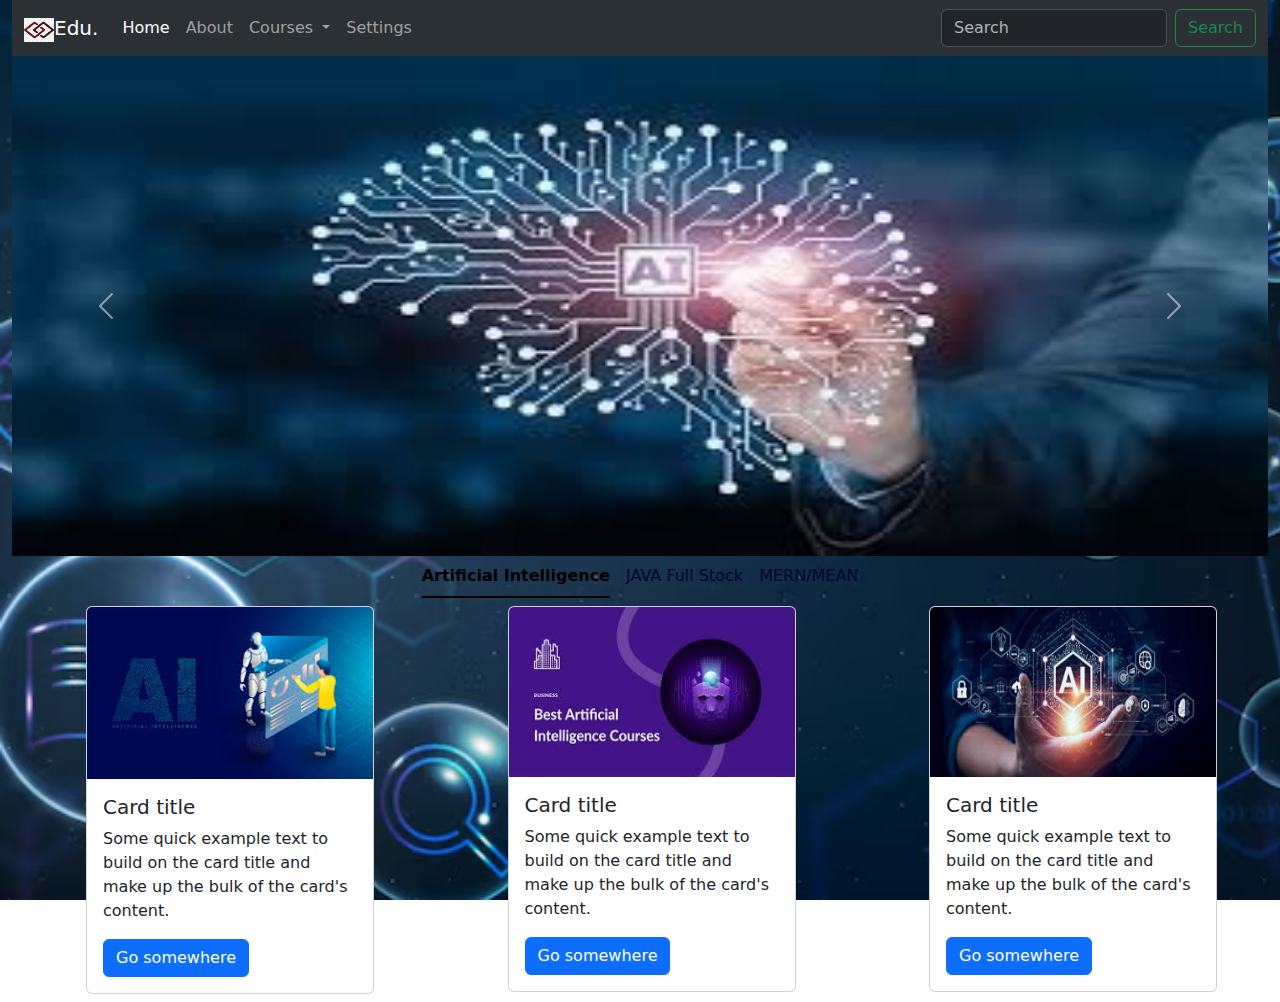
==== commit 52493298: "CSS DAY 3" ====
--- a/index.html
+++ b/index.html
@@ -1,42 +1,155 @@
+<!DOCTYPE html>
 <html lang="en">
 <head>
     <meta charset="UTF-8">
-    <meta name="viewport" content="width=link, initial-scale=1.0">
-    <title>CSS Day 2</title>
-    <link rel="stylesheet" href="./index.css">
-     <link rel="stylesheet" href="https://cdnjs.cloudflare.com/ajax/libs/font-awesome/6.5.2/css/all.min.css">
+    <meta name="viewport" content="width=device-width, initial-scale=1.0">
+    <title>CSS DAY 3</title>
+    <link href="https://cdn.jsdelivr.net/npm/bootstrap@5.3.3/dist/css/bootstrap.min.css" rel="stylesheet" integrity="sha384-QWTKZyjpPEjISv5WaRU9OFeRpok6YctnYmDr5pNlyT2bRjXh0JMhjY6hW+ALEwIH" crossorigin="anonymous">
+<style>
+    .self{
+        background-color: brown !important;
+    }
+    
+body {
+ 
+  background-repeat: no-repeat !important;
+ background-attachment: fixed !important;
+  background-size: cover !important;
+}
+</style>
 </head>
-<body>
-     <!-- <div class="wrapper">
-        <h1>welcome</h1>
-        <h2>everyone</h2>
+<body
+background="./assets/BG-IMAGE.avif">
+
+    <!-- <button class="btn btn-primary self">click me</button>
+    <div class="container-sm" style="background-color: blueviolet;" >
+        Lorem ipsum dolor sit amet consectetur adipisicing elit. Modi corrupti adipisci quod molestiae. Aperiam nam, aliquid officiis quas laudantium facilis impedit fuga doloribus veritatis esse deleniti eius alias, harum reiciendis? Numquam optio cumque culpa, placeat debitis eum minus nesciunt veritatis quidem odio neque, quis quisquam. Doloribus dicta alias totam deleniti vero iste non eveniet in aliquid ad. Ratione dolorum impedit natus iusto tempore saepe rerum fugit quo possimus inventore temporibus eos perferendis ipsum beatae, modi nesciunt fugiat quibusdam dolore tenetur! Voluptate laborum sunt quas distinctio fuga accusantium repudiandae nisi, dignissimos ea magni necessitatibus velit eveniet unde consequatur omnis dolorum nesciunt!
     </div>
-    <div class="content">
-        <p>Lorem, ipsum dolor sit amet consectetur adipisicing elit. Cum, fugiat earum similique blanditiis perspiciatis a molestiae saepe illum delectus repellendus, illo reiciendis tempora, in laboriosam. Exercitationem voluptatum aspernatur corporis officia recusandae, aliquam quae corrupti ipsum vitae aut sunt illum eligendi id, ad dicta similique magni! Quasi eius numquam consequatur assumenda magni rem tenetur eum nulla error laboriosam, animi est ullam corporis reiciendis a odit culpa voluptas debitis, vel at blanditiis vitae. Repellendus, soluta iste officiis debitis ab et consequuntur beatae illum fugiat reiciendis velit, hic consequatur quod modi ducimus. Neque laborum nihil dolorem quas aut praesentium in voluptate est eaque.</p>
-    </div>  -->
- <nav class="nav-container">
-    <div class="nav-logo">
-        <img src="./GUVI.webp" height="70px" width="120px">
-        </div> 
-        <div class="button"><button ><i class="fa-solid fa-list"></i> </button></div>
-    <div class="nav-item">
-        
-            <div class="dropdown" >our products <i class="fa-solid fa-caret-down"></i>
-               <div class="dropd"> <div >product 1</div>
-                <div >product 2</div>
-                <div>product 3</div>
-                <div >product 4</div></div>
-            </div>
-            <div >our services <i class="fa-solid fa-caret-down"></i></div>
-            <div >contact <i class="fa-solid fa-caret-down"></i></div>
-            <div >settings <i class="fa-solid fa-caret-down"></i></div>
-            <div>about <i class="fa-solid fa-caret-down"></i></div>
-    
-        </div> 
-</nav> 
-<div class="slider">
+    <div class="container-fluid" style="background-color: rgb(149, 122, 174);" >
+        Lorem ipsum dolor sit amet consectetur adipisicing elit. Modi corrupti adipisci quod molestiae. Aperiam nam, aliquid officiis quas laudantium facilis impedit fuga doloribus veritatis esse deleniti eius alias, harum reiciendis? Numquam optio cumque culpa, placeat debitis eum minus nesciunt veritatis quidem odio neque, quis quisquam. Doloribus dicta alias totam deleniti vero iste non eveniet in aliquid ad. Ratione dolorum impedit natus iusto tempore saepe rerum fugit quo possimus inventore temporibus eos perferendis ipsum beatae, modi nesciunt fugiat quibusdam dolore tenetur! Voluptate laborum sunt quas distinctio fuga accusantium repudiandae nisi, dignissimos ea magni necessitatibus velit eveniet unde consequatur omnis dolorum nesciunt!
+    </div>
+    <div class="container-fluid px-4 text-center">
+        <div class="row bg-secondary">
+            <div class="col bg-info border p-3">1</div>
+            <div class="col bg-info border p-3">2</div>
+            <div class="col bg-info border p-3">3</div>
+            <div class="col bg-info border p-3">4</div>
+            <div class="col bg-info border p-3">5</div>
+            <div class="col bg-info border p-3">6</div>
+            <div class="col bg-info border p-3">7</div>
+            <div class="col bg-info border p-3">8</div>
+        </div>
+        <div class="row bg-secondary justify-content-between gy-5">
+            <div class="col col-lg-6 bg-success border ">1</div>
+            <div class="col col-lg-6 bg-success border ">2</div>
+            <div class="col col-lg-6 bg-success border ">3</div>
+            <div class="col col-lg-6 bg-success border ">4</div>
+        </div>
+    </div> -->
+  <div class="container-fluid">
+    <nav class="navbar navbar-expand-lg bg-body-tertiary navbar bg-primary" data-bs-theme="dark">
+        <div class="container-fluid">
+          <a class="navbar-brand" href="./index.html"> <img src="./assets/logo.jfif" alt=""width="30" height="24">Edu.</a>
+          <button class="navbar-toggler" type="button" data-bs-toggle="collapse" data-bs-target="#navbarSupportedContent" aria-controls="navbarSupportedContent" aria-expanded="false" aria-label="Toggle navigation">
+            <span class="navbar-toggler-icon"></span>
+          </button>
+          <div class="collapse navbar-collapse" id="navbarSupportedContent">
+            <ul class="navbar-nav me-auto mb-2 mb-lg-0">
+              <li class="nav-item">
+                <a class="nav-link active" aria-current="page" href="./index.html">Home</a>
+              </li>
+              <li class="nav-item">
+                <a class="nav-link" href="#">About</a>
+              </li>
+              <li class="nav-item dropdown">
+                <a class="nav-link dropdown-toggle" href="#" role="button" data-bs-toggle="dropdown" aria-expanded="false">
+                  Courses
+                </a>
+                <ul class="dropdown-menu">
+                  <li><a class="dropdown-item" href="#">    Artificial Intelligence</a></li>
+                  <li><a class="dropdown-item" href="#">JAVA Full Stock</a></li>
+                  <li><hr class="dropdown-divider"></li>
+                  <li><a class="dropdown-item" href="#">MERN/MEAN</a></li>
+                </ul>
+              </li>
+              <li class="nav-item">
+                <a class="nav-link " aria-disabled="true">Settings</a>
+              </li>
+            </ul>
+            <form class="d-flex" role="search">
+              <input class="form-control me-2" type="search" placeholder="Search" aria-label="Search">
+              <button class="btn btn-outline-success" type="submit">Search</button>
+            </form>
+          </div>
+        </div>
+      </nav>
+      <div id="carouselExampleAutoplaying" class="carousel slide" data-bs-ride="carousel">
+        <div class="carousel-inner">
+          <div class="carousel-item active">
+            <img src="./assets/AI-LOGO.jfif" class="d-block w-100" height="500px">
+          </div>
+          <div class="carousel-item">
+            <img src="/assets/JS-LOGO.jfif" class="d-block w-100" height="500px">
+          </div>
+          <div class="carousel-item">
+            <img src="./assets/MERN-LOGO.png" class="d-block w-100" height="500px">
+          </div>
+        </div>
+        <button class="carousel-control-prev" type="button" data-bs-target="#carouselExampleAutoplaying" data-bs-slide="prev">
+          <span class="carousel-control-prev-icon" aria-hidden="true"></span>
+          <span class="visually-hidden">Previous</span>
+        </button>
+        <button class="carousel-control-next" type="button" data-bs-target="#carouselExampleAutoplaying" data-bs-slide="next">
+          <span class="carousel-control-next-icon" aria-hidden="true"></span>
+          <span class="visually-hidden">Next</span>
+        </button>
+      </div>
+      <ul class="nav nav-underline justify-content-center">
+        <li class="nav-item">
+          <a class="nav-link active" aria-current="page" href="./index.html">Artificial Intelligence</a>
+        </li>
+        <li class="nav-item">
+          <a class="nav-link" aria-current="page" href="./index.html" style="color: rgb(5, 5, 49);">JAVA Full Stock</a>
+        </li>
+        <li class="nav-item">
+          <a class="nav-link"  aria-current="page" href="./index.html" style="color: rgb(5, 5, 49);">MERN/MEAN</a>
+        </li>
+    </ul>
+    <DIV class="container">
+        <div class="row justify-content-between px-2" >
+            <div class="col-3 p-2">
+      <div class="card " style="width: 18rem ;"  >
+        <img src="./assets/AI-1.jfif" class="card-img-top " alt="...">
+        <div class="card-body">
+          <h5 class="card-title">Card title</h5>
+          <p class="card-text">Some quick example text to build on the card title and make up the bulk of the card's content.</p>
+          <a href="#" class="btn btn-primary">Go somewhere</a>
+        </div>
+      </div>
+    </div> <div class="col-3 p-2">
+      <div class="card" style="width: 18rem; "  >
+        <img src="./assets/AI-2.jfif" class="card-img-top " height="170px">
+        <div class="card-body">
+          <h5 class="card-title">Card title</h5>
+          <p class="card-text">Some quick example text to build on the card title and make up the bulk of the card's content.</p>
+          <a href="#" class="btn btn-primary">Go somewhere</a>
+        </div>
+    </div>
+      </div> <div class="col-3 p-2">
+      <div class="card " style="width: 18rem; "  >
+        <img src="./assets/AI-3.jfif" class="card-img-top  " height="170px">
+        <div class="card-body">
+          <h5 class="card-title">Card title</h5>
+          <p class="card-text">Some quick example text to build on the card title and make up the bulk of the card's content.</p>
+          <a href="#" class="btn btn-primary">Go somewhere</a>
+        </div>
+    </div>
+      </div>
+    </div>
+    </DIV>
+  </div>
 
-</div>
+    <script src="https://cdn.jsdelivr.net/npm/bootstrap@5.3.3/dist/js/bootstrap.bundle.min.js" integrity="sha384-YvpcrYf0tY3lHB60NNkmXc5s9fDVZLESaAA55NDzOxhy9GkcIdslK1eN7N6jIeHz" crossorigin="anonymous"></script>
 
 </body>
 </html>